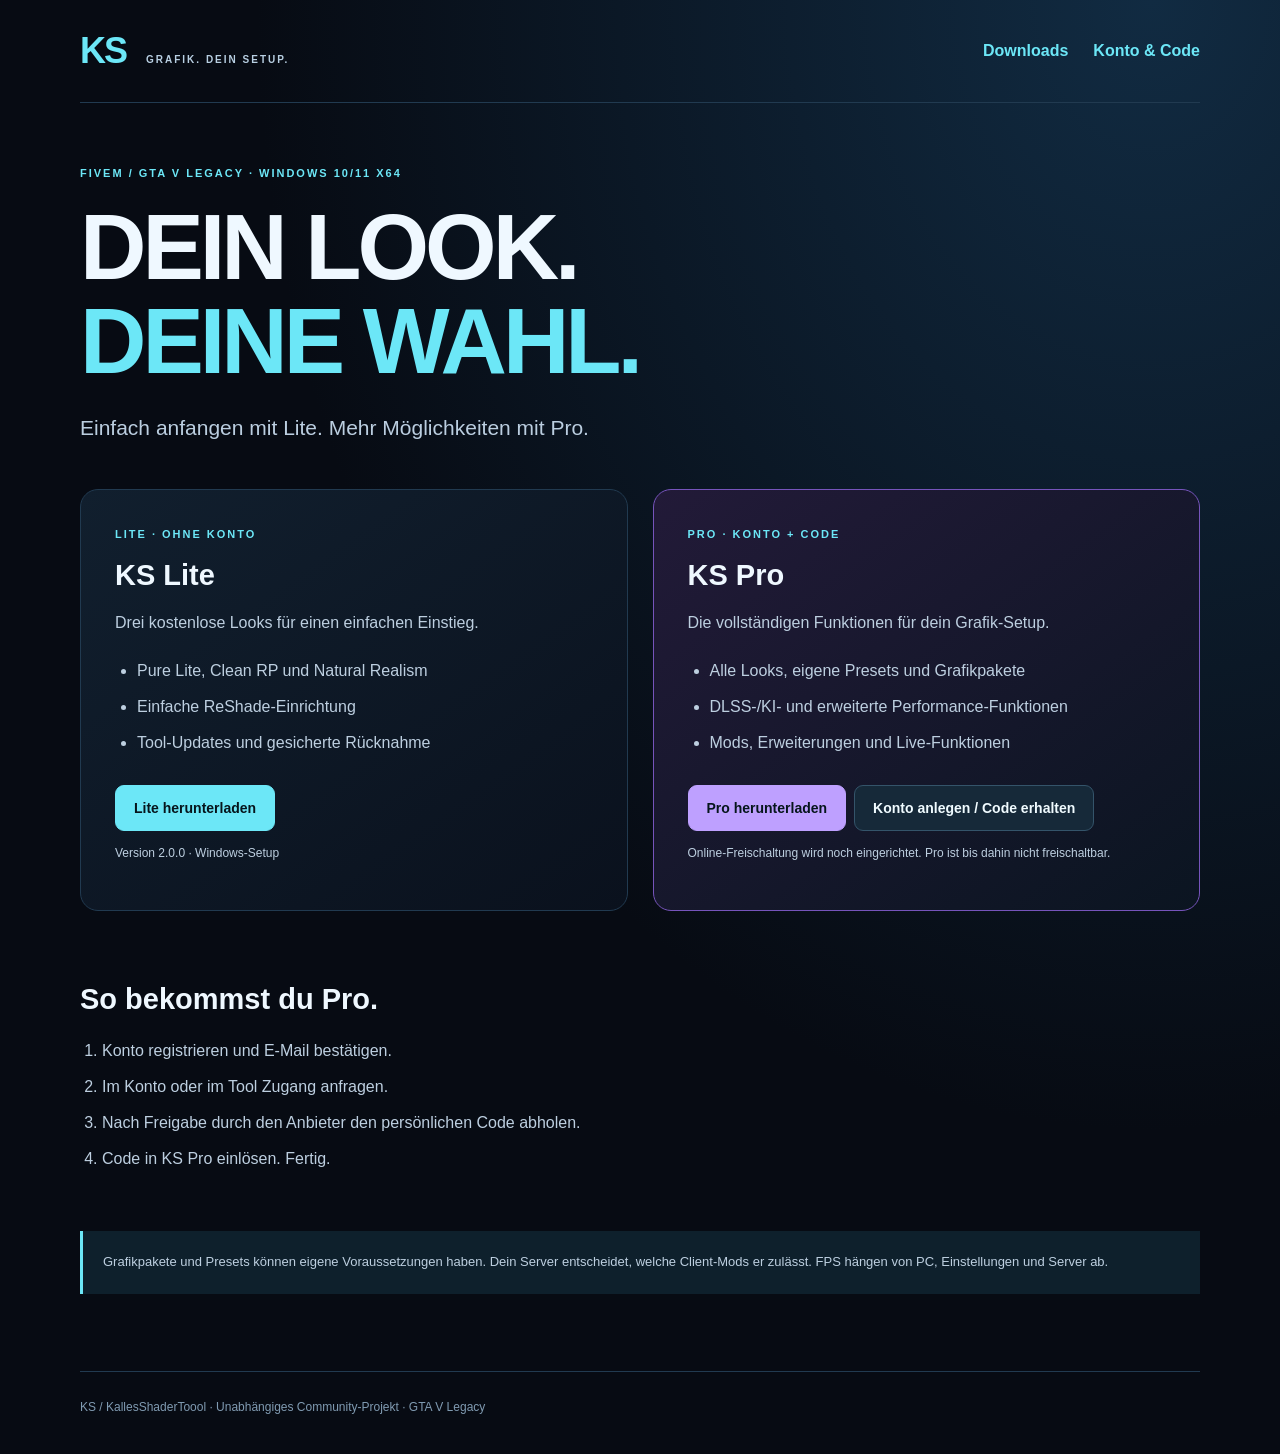
==== docs/index.html @ 7287e313 "Downloadseite und Kontozugang vorbereiten" ====
<!doctype html><html lang="de"><head><meta charset="utf-8"><meta name="viewport" content="width=device-width,initial-scale=1"><meta name="description" content="KS für FiveM und GTA V Legacy. Lite herunterladen oder Pro mit Konto und Freischaltcode nutzen."><title>KS · Downloads</title><link rel="stylesheet" href="site.css"></head><body><header><a class="brand" href="index.html">KS<span>GRAFIK. DEIN SETUP.</span></a><nav><a href="#downloads">Downloads</a><a href="konto.html">Konto & Code</a></nav></header><main><div class="eyebrow">FIVEM / GTA V LEGACY · WINDOWS 10/11 X64</div><h1>DEIN LOOK.<br><em>DEINE WAHL.</em></h1><p class="intro">Einfach anfangen mit Lite. Mehr Möglichkeiten mit Pro.</p><div class="cards" id="downloads"><article><span class="badge">LITE · OHNE KONTO</span><h2>KS Lite</h2><p>Drei kostenlose Looks für einen einfachen Einstieg.</p><ul><li>Pure Lite, Clean RP und Natural Realism</li><li>Einfache ReShade-Einrichtung</li><li>Tool-Updates und gesicherte Rücknahme</li></ul><a class="button primary" id="liteDownload" href="https://github.com/didi1972/ks-downloads/releases/latest/download/KS-Lite-Setup-2.0.0.exe">Lite herunterladen</a><p class="meta">Version 2.0.0 · Windows-Setup</p></article><article class="pro"><span class="badge">PRO · KONTO + CODE</span><h2>KS Pro</h2><p>Die vollständigen Funktionen für dein Grafik-Setup.</p><ul><li>Alle Looks, eigene Presets und Grafikpakete</li><li>DLSS-/KI- und erweiterte Performance-Funktionen</li><li>Mods, Erweiterungen und Live-Funktionen</li></ul><a class="button primary" id="proDownload" href="https://github.com/didi1972/ks-downloads/releases/latest/download/KS-Pro-Setup-2.0.0.exe">Pro herunterladen</a><a class="button" href="konto.html">Konto anlegen / Code erhalten</a><p class="meta" id="onlineStatus">Online-Freischaltung wird eingerichtet.</p></article></div><section class="steps"><h2>So bekommst du Pro.</h2><ol><li>Konto registrieren und E-Mail bestätigen.</li><li>Im Konto oder im Tool Zugang anfragen.</li><li>Nach Freigabe durch den Anbieter den persönlichen Code abholen.</li><li>Code in KS Pro einlösen. Fertig.</li></ol></section><p class="notice">Grafikpakete und Presets können eigene Voraussetzungen haben. Dein Server entscheidet, welche Client-Mods er zulässt. FPS hängen von PC, Einstellungen und Server ab.</p></main><footer>KS / KallesShaderToool · Unabhängiges Community-Projekt · GTA V Legacy</footer><script src="downloads.js"></script></body></html>
---- docs/site.css ----
:root{color-scheme:dark;font-family:Segoe UI,Arial,sans-serif;background:#070b13;color:#eff8ff;--line:#213a50;--cyan:#6ce7f7}*{box-sizing:border-box}body{margin:0;background:radial-gradient(ellipse at 90% 0,#112b42 0,transparent 55%),#070b13;min-height:100vh}header,main,footer{width:min(1120px,calc(100% - 40px));margin:auto}header{display:flex;justify-content:space-between;align-items:center;padding:30px 0;border-bottom:1px solid var(--line)}a{color:var(--cyan);text-decoration:none}.brand{font-size:36px;font-weight:900;letter-spacing:-2px}.brand span{display:inline-block;font-size:10px;letter-spacing:2px;margin-left:20px;color:#b8cfe2}nav{display:flex;gap:25px;font-weight:600}main{padding:64px 0}.eyebrow,.badge{font-size:11px;font-weight:700;letter-spacing:2px;color:var(--cyan)}h1{font-size:clamp(48px,8vw,92px);line-height:1.02;letter-spacing:-4px;margin:22px 0}em{font-style:normal;color:var(--cyan)}.intro{font-size:21px;color:#bbcee0;line-height:1.6}.cards{display:grid;grid-template-columns:repeat(2,minmax(0,1fr));gap:25px;margin:45px 0}article,.panel{border:1px solid var(--line);border-radius:18px;background:linear-gradient(145deg,#111f2e,#0a111d);padding:34px}.pro{border-color:#7654bb;background:linear-gradient(145deg,#221a38,#0b1521)}h2{font-size:29px;margin:17px 0}p,li{color:#bdcfe0;line-height:1.75}ul,ol{padding-left:22px}li{padding:4px 0}.button,button{display:inline-block;border:1px solid #34546a;background:#162939;color:#f0fbff;padding:14px 18px;border-radius:9px;font-weight:700;font-size:14px;cursor:pointer;margin:8px 8px 0 0}.primary{background:var(--cyan);color:#06151c;border-color:var(--cyan)}.pro .primary{background:#bea0ff;border-color:#bea0ff}.meta{font-size:12px}.steps{padding:10px 0 25px}.notice{font-size:13px;padding:20px;border-left:3px solid var(--cyan);background:#0e202c}footer{padding:28px 0 40px;border-top:1px solid var(--line);font-size:12px;color:#809bb2}.grid{display:grid;grid-template-columns:1fr 1fr;gap:20px}label{display:block;color:#dbe9f5;font-weight:600;margin:18px 0 8px}input{display:block;width:100%;margin-top:8px;padding:14px;border:1px solid #365066;border-radius:8px;background:#070e18;color:white;font:inherit}button:disabled{opacity:.45;cursor:default}[hidden]{display:none!important}.status{padding:18px;border:1px solid var(--line);border-radius:9px;white-space:pre-line}#codeResult{color:var(--cyan);font-family:monospace;font-size:18px;overflow-wrap:anywhere}@media(max-width:650px){header{align-items:flex-start}.brand span{display:block;margin:6px 0}nav{flex-direction:column;gap:9px;font-size:13px}.cards,.grid{grid-template-columns:1fr}h1{letter-spacing:-2px}article,.panel{padding:23px}main{padding-top:40px}}
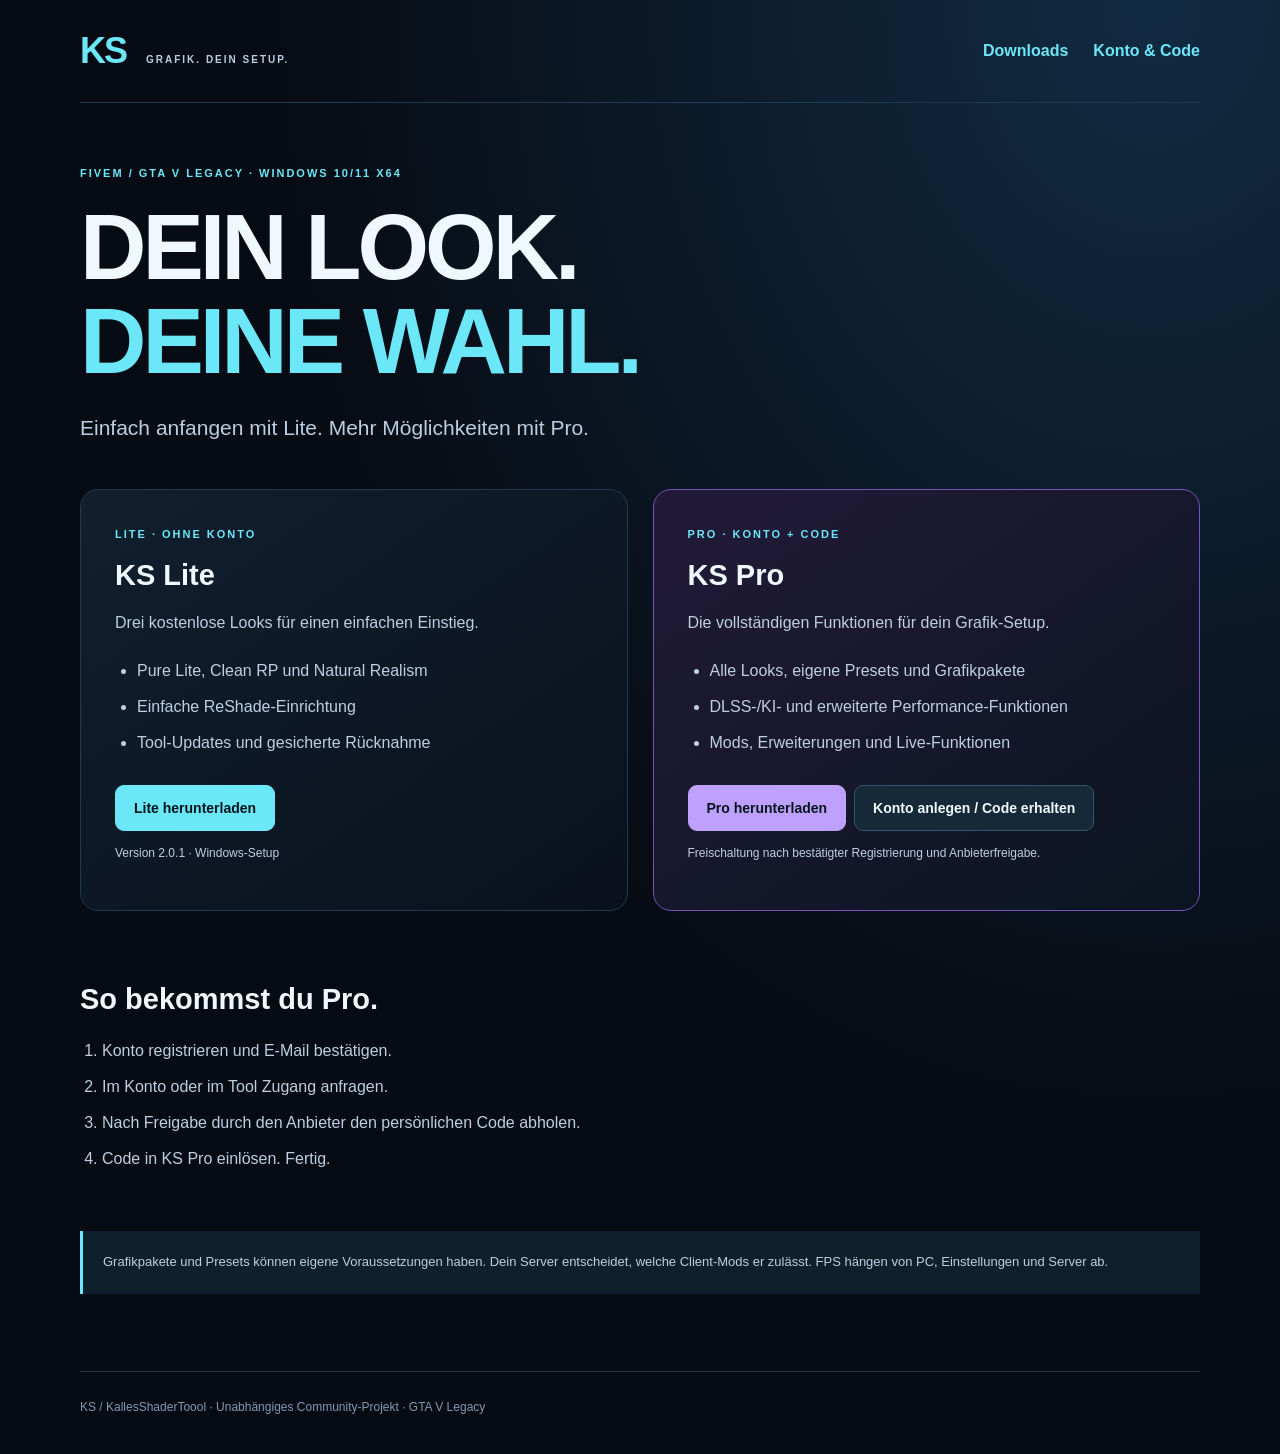
==== commit ad9f9779: "Downloads auf gepruefte Version 2.0.1 aktualisieren" ====
--- a/docs/index.html
+++ b/docs/index.html
@@ -1 +1,2 @@
-<!doctype html><html lang="de"><head><meta charset="utf-8"><meta name="viewport" content="width=device-width,initial-scale=1"><meta name="description" content="KS für FiveM und GTA V Legacy. Lite herunterladen oder Pro mit Konto und Freischaltcode nutzen."><title>KS · Downloads</title><link rel="stylesheet" href="site.css"></head><body><header><a class="brand" href="index.html">KS<span>GRAFIK. DEIN SETUP.</span></a><nav><a href="#downloads">Downloads</a><a href="konto.html">Konto & Code</a></nav></header><main><div class="eyebrow">FIVEM / GTA V LEGACY · WINDOWS 10/11 X64</div><h1>DEIN LOOK.<br><em>DEINE WAHL.</em></h1><p class="intro">Einfach anfangen mit Lite. Mehr Möglichkeiten mit Pro.</p><div class="cards" id="downloads"><article><span class="badge">LITE · OHNE KONTO</span><h2>KS Lite</h2><p>Drei kostenlose Looks für einen einfachen Einstieg.</p><ul><li>Pure Lite, Clean RP und Natural Realism</li><li>Einfache ReShade-Einrichtung</li><li>Tool-Updates und gesicherte Rücknahme</li></ul><a class="button primary" id="liteDownload" href="https://github.com/didi1972/ks-downloads/releases/latest/download/KS-Lite-Setup-2.0.0.exe">Lite herunterladen</a><p class="meta">Version 2.0.0 · Windows-Setup</p></article><article class="pro"><span class="badge">PRO · KONTO + CODE</span><h2>KS Pro</h2><p>Die vollständigen Funktionen für dein Grafik-Setup.</p><ul><li>Alle Looks, eigene Presets und Grafikpakete</li><li>DLSS-/KI- und erweiterte Performance-Funktionen</li><li>Mods, Erweiterungen und Live-Funktionen</li></ul><a class="button primary" id="proDownload" href="https://github.com/didi1972/ks-downloads/releases/latest/download/KS-Pro-Setup-2.0.0.exe">Pro herunterladen</a><a class="button" href="konto.html">Konto anlegen / Code erhalten</a><p class="meta" id="onlineStatus">Online-Freischaltung wird eingerichtet.</p></article></div><section class="steps"><h2>So bekommst du Pro.</h2><ol><li>Konto registrieren und E-Mail bestätigen.</li><li>Im Konto oder im Tool Zugang anfragen.</li><li>Nach Freigabe durch den Anbieter den persönlichen Code abholen.</li><li>Code in KS Pro einlösen. Fertig.</li></ol></section><p class="notice">Grafikpakete und Presets können eigene Voraussetzungen haben. Dein Server entscheidet, welche Client-Mods er zulässt. FPS hängen von PC, Einstellungen und Server ab.</p></main><footer>KS / KallesShaderToool · Unabhängiges Community-Projekt · GTA V Legacy</footer><script src="downloads.js"></script></body></html>
+<!doctype html><html lang="de"><head><meta charset="utf-8"><meta name="viewport" content="width=device-width,initial-scale=1"><meta name="description" content="KS für FiveM und GTA V Legacy. Lite herunterladen oder Pro mit Konto und Freischaltcode nutzen."><title>KS · Downloads</title><link rel="stylesheet" href="site.css"></head><body><header><a class="brand" href="index.html">KS<span>GRAFIK. DEIN SETUP.</span></a><nav><a href="#downloads">Downloads</a><a href="konto.html">Konto & Code</a></nav></header><main><div class="eyebrow">FIVEM / GTA V LEGACY · WINDOWS 10/11 X64</div><h1>DEIN LOOK.<br><em>DEINE WAHL.</em></h1><p class="intro">Einfach anfangen mit Lite. Mehr Möglichkeiten mit Pro.</p><div class="cards" id="downloads"><article><span class="badge">LITE · OHNE KONTO</span><h2>KS Lite</h2><p>Drei kostenlose Looks für einen einfachen Einstieg.</p><ul><li>Pure Lite, Clean RP und Natural Realism</li><li>Einfache ReShade-Einrichtung</li><li>Tool-Updates und gesicherte Rücknahme</li></ul><a class="button primary" id="liteDownload" href="https://github.com/didi1972/ks-downloads/releases/latest/download/KS-Lite-Setup-2.0.1.exe">Lite herunterladen</a><p class="meta">Version 2.0.1 · Windows-Setup</p></article><article class="pro"><span class="badge">PRO · KONTO + CODE</span><h2>KS Pro</h2><p>Die vollständigen Funktionen für dein Grafik-Setup.</p><ul><li>Alle Looks, eigene Presets und Grafikpakete</li><li>DLSS-/KI- und erweiterte Performance-Funktionen</li><li>Mods, Erweiterungen und Live-Funktionen</li></ul><a class="button primary" id="proDownload" href="https://github.com/didi1972/ks-downloads/releases/latest/download/KS-Pro-Setup-2.0.1.exe">Pro herunterladen</a><a class="button" href="konto.html">Konto anlegen / Code erhalten</a><p class="meta" id="onlineStatus">Registrierung aktiv. Pro nach persönlicher Anbieterfreigabe.</p></article></div><section class="steps"><h2>So bekommst du Pro.</h2><ol><li>Konto registrieren und E-Mail bestätigen.</li><li>Im Konto oder im Tool Zugang anfragen.</li><li>Nach Freigabe durch den Anbieter den persönlichen Code abholen.</li><li>Code in KS Pro einlösen. Fertig.</li></ol></section><p class="notice">Grafikpakete und Presets können eigene Voraussetzungen haben. Dein Server entscheidet, welche Client-Mods er zulässt. FPS hängen von PC, Einstellungen und Server ab.</p></main><footer>KS / KallesShaderToool · Unabhängiges Community-Projekt · GTA V Legacy</footer><script src="downloads.js"></script></body></html>
+
